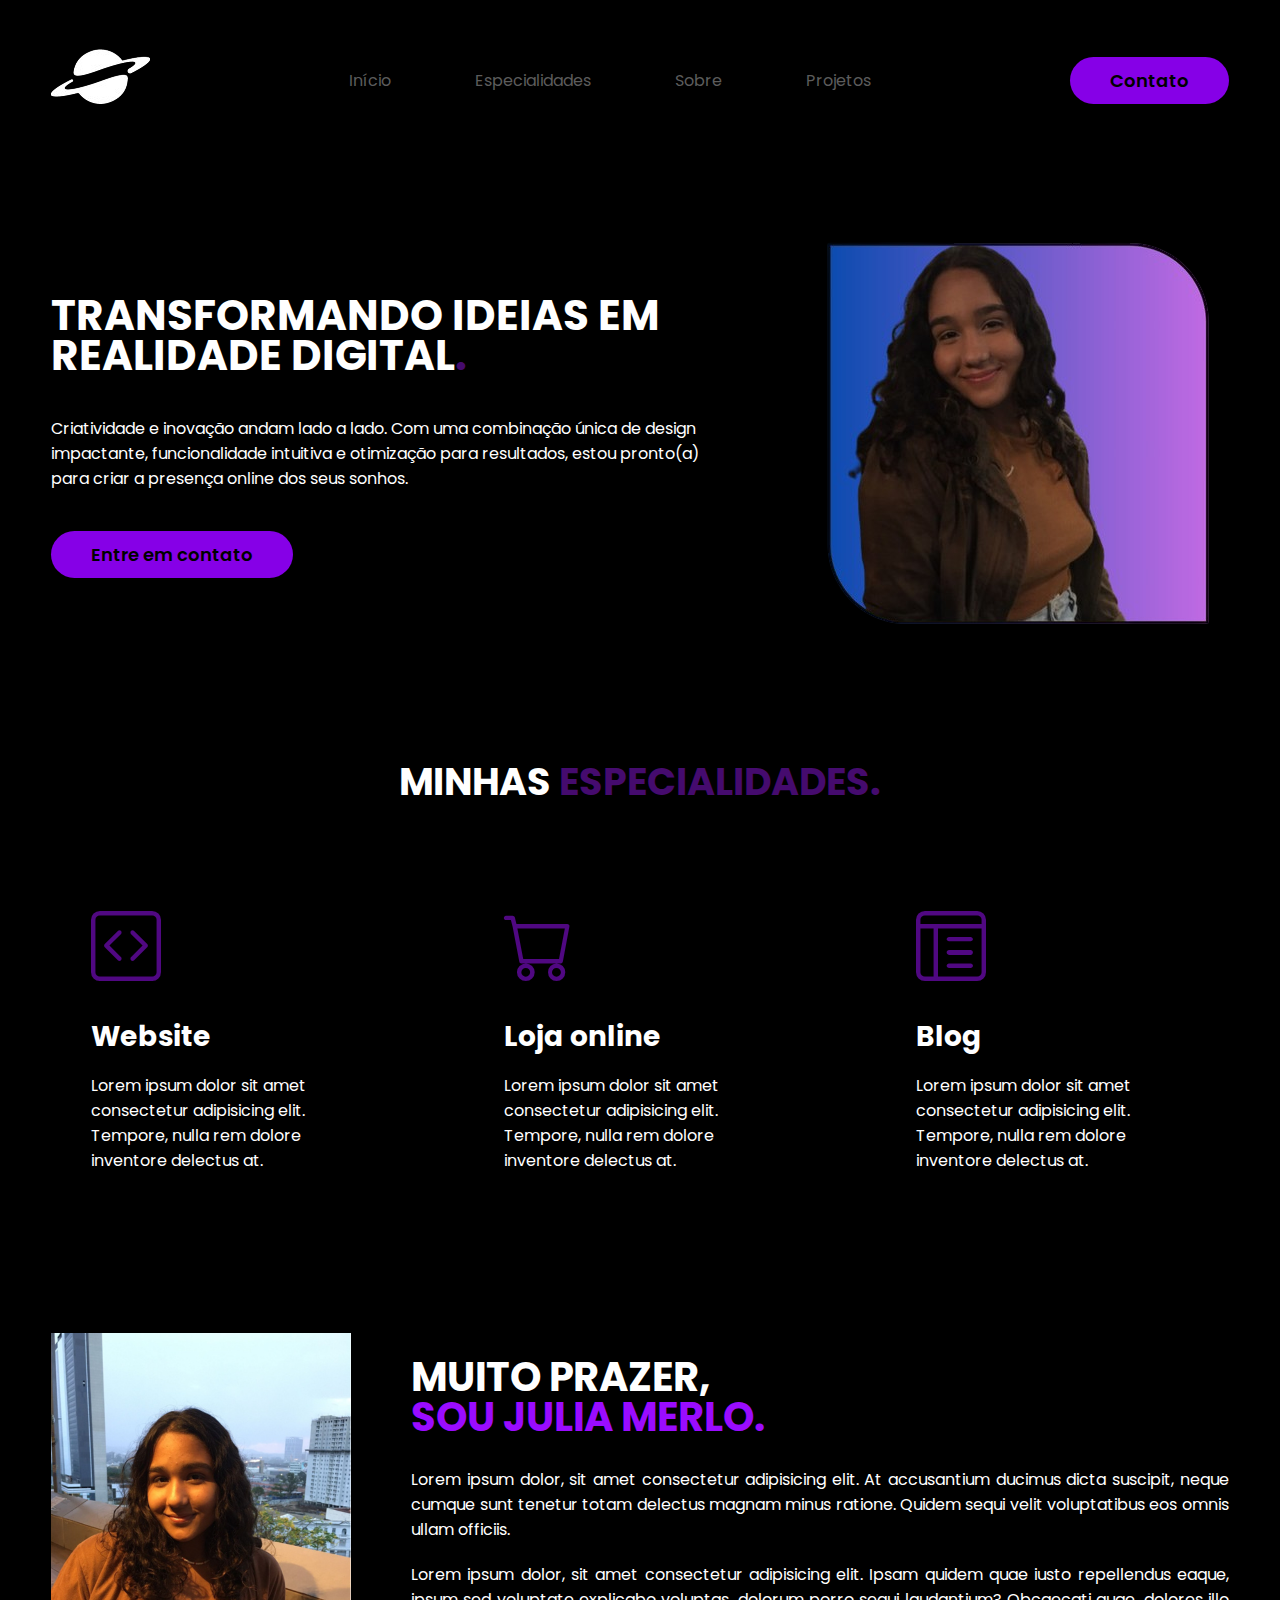
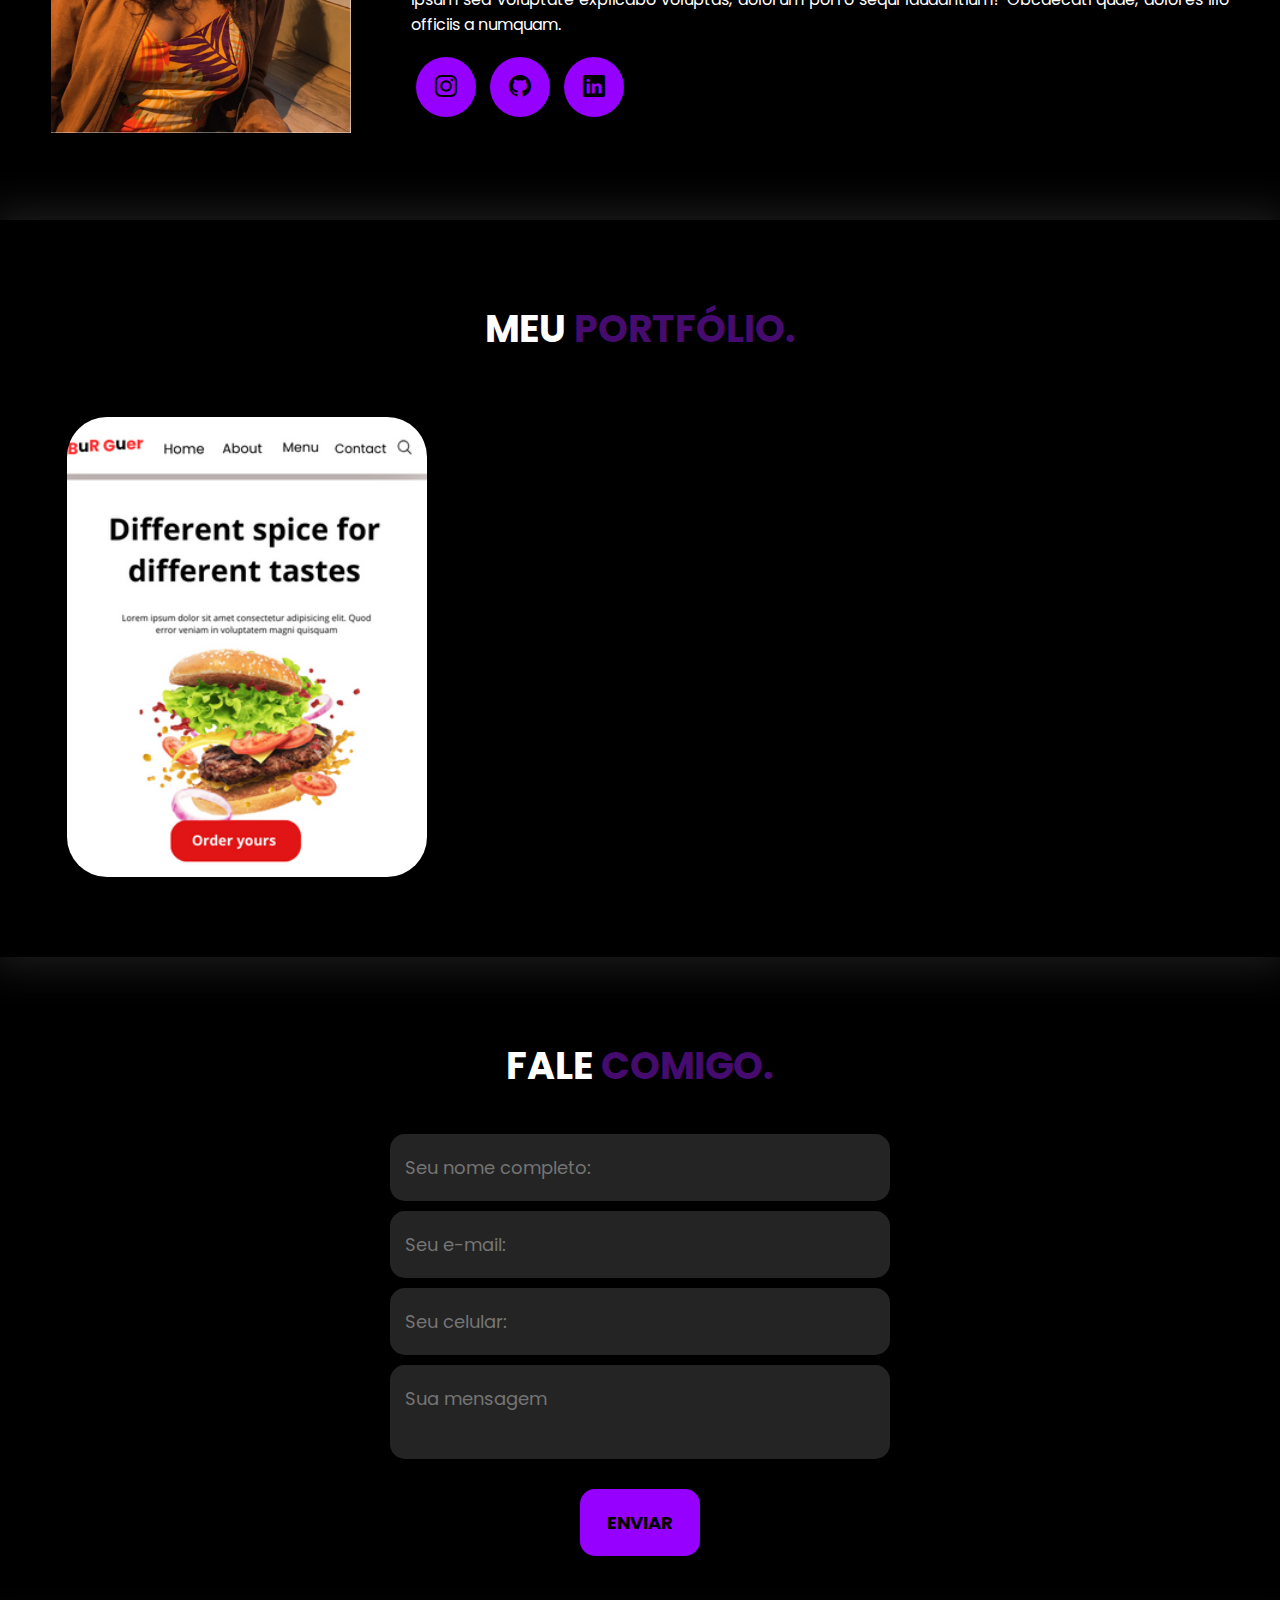
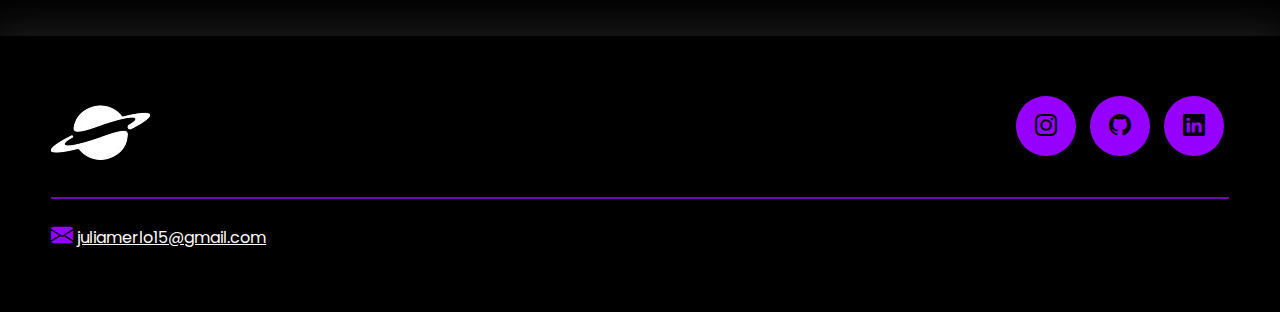
==== index.html @ f8f896e7 "cores redes social mobilie" ====
<!DOCTYPE html>
<html lang="pt-br">
<head>
    <meta charset="UTF-8">
    <meta name="viewport" content="width=device-width, initial-scale=1.0">
    <!-- GOOGLE FONTS -->
    <link rel="preconnect" href="https://fonts.googleapis.com">
    <link rel="preconnect" href="https://fonts.gstatic.com" crossorigin>
    <link href="https://fonts.googleapis.com/css2?family=Poppins:ital,wght@0,100;0,200;0,300;0,400;0,500;0,600;0,700;0,800;0,900;1,100;1,200;1,300;1,400;1,500;1,600;1,700;1,800;1,900&display=swap" rel="stylesheet">
    <!-- FIM GOOGLE FONTES -->
    <!-- BOOTSTRAP ICONS -->
    <link rel="stylesheet" href="https://cdn.jsdelivr.net/npm/bootstrap-icons@1.10.5/font/bootstrap-icons.css">
    <!-- FIM BOOTSTRAP ICONS -->
    <link rel="stylesheet" href="style.css">
    <title>Julia Merlo</title>
</head>
<body>
    
    <header>
        <div class="interface">
            <div class="logo">
                <a href="/index.html">
                    <img src="images/logo.png" alt="Logo da julia">
                </a>
            </div><!--logo-->

            <nav class="menu-desktop">
                <ul>
                    <li><a href="#topo-do-site">Início</a></li>
                    <li><a href="#especialidades">Especialidades</a></li>
                    <li><a href="#sobre">Sobre</a></li>
                    <li><a href="#portifolio">Projetos</a></li>
                </ul>
            </nav>

            <div class="btn-contato">
                <a href="#formulario">
                    <button>Contato</button>
                </a>
            </div><!--btn-contato-->

            <div class="btn-abrir-menu" id="btn-menu">
                <i class="bi bi-list"></i>
            </div>

            <div class="menu-mobile" id="menu-mobile">
                <div class="btn-fechar">
                    <i class="bi bi-x-lg"></i>
                </div>

                <nav>
                    <ul>
                        <li><a href="#topo-do-site">Início</a></li>
                        <li><a href="#especialidades">Especialidades</a></li>
                        <li><a href="#sobre">Sobre</a></li>
                        <li><a href="#portifolio">Projetos</a></li>
                        <li><a href="#contato">Contato</a></li>
                    </ul>
                </nav>

            </div><!--menu-mobile-->
            <div class="overlay-menu" id="overlay-menu"></div>
        </div><!--interface-->
    </header>

    <main>
        <section id="topo-do-site" class="topo-do-site">
            <div class="interface">
                <div class="flex">
                    <div class="txt-topo-site">
                        <h1>TRANSFORMANDO IDEIAS EM REALIDADE DIGITAL<span>.</span></h1>
                        <p>Criatividade e inovação andam lado a lado. Com uma combinação única de design impactante, funcionalidade intuitiva e otimização para resultados, estou pronto(a) para criar a presença online dos seus sonhos.</p>

                        <div class="btn-contato">
                            <a href="#formulario">
                                <button>Entre em contato</button>
                            </a>
                        </div>
                    </div><!--txt-topo-site-->

                    <div class="img-topo-site">
                        <img src="images/pessoa.png" alt="">
                    </div><!--img-topo-site-->
                </div><!--flex-->
            </div><!--interface-->
        </section><!--topo-do-site-->

        <section id="especialidades" class="especiliadades">
            <div class="interface">
                <h2 class="titulo">MINHAS <span>ESPECIALIDADES.</span></h2>
                <div class="flex">
                    <div class="especialidades-box">
                        <i class="bi bi-code-square"></i>
                        <h3>Website</h3>
                        <p>Lorem ipsum dolor sit amet consectetur adipisicing elit. Tempore, nulla rem dolore inventore delectus at.</p>
                    </div><!--especialidades-box-->

                    <div class="especialidades-box">
                        <i class="bi bi-cart"></i>
                        <h3>Loja online</h3>
                        <p>Lorem ipsum dolor sit amet consectetur adipisicing elit. Tempore, nulla rem dolore inventore delectus at.</p>
                    </div><!--especialidades-box-->

                    <div class="especialidades-box">
                        <i class="bi bi-layout-text-window-reverse"></i>
                        <h3>Blog</h3>
                        <p>Lorem ipsum dolor sit amet consectetur adipisicing elit. Tempore, nulla rem dolore inventore delectus at.</p>
                    </div><!--especialidades-box-->
                </div><!--flex-->
            </div><!--interface-->
        </section><!--especiliadades-->

        <section id="sobre" class="sobre">
            <div class="interface">
                <div class="flex">
                    <div class="img-sobre">
                        <img src="images/foto.png" alt="">
                    </div><!--img-sobre-->

                    <div class="txt-sobre">
                        <h2>MUITO PRAZER, <span>SOU JULIA MERLO.</span></h2>
                        <p>Lorem ipsum dolor, sit amet consectetur adipisicing elit. At accusantium ducimus dicta suscipit, neque cumque sunt tenetur totam delectus magnam minus ratione. Quidem sequi velit voluptatibus eos omnis ullam officiis.</p>
                        <p>Lorem ipsum dolor, sit amet consectetur adipisicing elit. Ipsam quidem quae iusto repellendus eaque, ipsum sed voluptate explicabo voluptas, dolorum porro sequi laudantium? Obcaecati quae, dolores illo officiis a numquam.</p>
                        <div class="btn-social">
                            <a href="https://www.instagram.com/juuly_juuh/"><button><i class="bi bi-instagram"></i></button></a>
                            <a href="https://github.com/juulyjuuh"><button><i class="bi bi-github"></i></button></a>
                            <a href="https://www.linkedin.com/in/júlia-merlo-274aa5264/"><button><i class="bi bi-linkedin"></i></button></a>
                        </div><!--btn-social-->
                    </div><!--txt-sobre-->
                </div><!--flex-->
            </div><!--interface-->
        </section><!--sobre-->

        <section id="portifolio" class="portfolio">
            <div class="interface">
                <h2 class="titulo">MEU <span>PORTFÓLIO.</span></h2>
                <div class="flex">
                    <div class="img-port" style="background-image: url(images/imagem.png);">
                        <div class="overlay">Projeto 1</div>
                    </div>
                    <div class="img-port" style="background-image: url(images/imagem.jpg);">
                        <div class="overlay">Projeto 2</div>
                    </div>
                    <div class="img-port" style="background-image: url(images/imagem.jpg);">
                        <div class="overlay">Projeto 3</div>
                    </div>
                </div><!--flex-->
            </div><!--interface-->
        </section><!--portfolio-->

        <section id="formulario" class="formulario">
            <div class="interface">
                <h2 class="titulo">FALE <span>COMIGO.</span></h2>

                <form action="https://api.staticforms.xyz/submit" method="post">
                    <input type="text" name="nome" id="nome" placeholder="Seu nome completo:" required>
                    <input type="email" name="email" id="email" placeholder="Seu e-mail:" required>
                    <input type="tel" name="celular" id="celular" placeholder="Seu celular:">
                    <textarea name="mensagem" id="mensagem" placeholder="Sua mensagem" required></textarea>
                    <div class="btn-enviar"><input type="submit" value="ENVIAR"></div>
                
                    <input type="hidden" name="accessKey" value="f89a942f-8b32-419c-a666-b8e1e1ce334e">
                    <input type="hidden" name="redirectTo" value="http://127.0.0.1:5500/obrigada.html">
                </form>
                
            </div><!--interface-->
        </section><!--formulario-->

    </main>

    <footer>
        <div class="interface">
            <div class="line-footer">
                <div class="flex">
                    <div class="logo-footer">
                        <a href="/index.html"></a>
                        <img src="images/logo.png" alt="Logotipo da julia">
                    </div><!--logo-footer-->
                    <div class="btn-social">
                            <a href="https://www.instagram.com/juuly_juuh/"><button><i class="bi bi-instagram"></i></button></a>
                            <a href="https://github.com/juulyjuuh"><button><i class="bi bi-github"></i></button></a>
                            <a href="https://www.linkedin.com/in/júlia-merlo-274aa5264/"><button><i class="bi bi-linkedin"></i></button></a>
                    </div><!--btn-social-->
                </div>
            </div><!--line-footer-->

            <div class="line-footer borda">
                <p><i class="bi bi-envelope-fill"></i> <a href="mailto:juliamerlo15@gmail.com">juliamerlo15@gmail.com</a></p>
            
            </div><!--line-footer-->
        </div><!--interface-->
    </footer>

</body>
<script src="menu.js" defer></script>
</html>
---- style.css ----
/* ESTILO GERAL */
* {
    margin: 0;
    padding: 0;
    box-sizing: border-box;
    font-family: 'Poppins', sans-serif;
}

body {
    background-color: #000;
    height: 100vh;
}

.interface {
    max-width: 1280px;
    margin: 0 auto;
}

.flex {
    display: flex;
}

.btn-contato button {
    padding: 10px 40px;
    font-size: 18px;
    font-weight: 600;
    background-color: #8600e7;
    border: 0;
    border-radius: 30px;
    cursor: pointer;
    transition: .2s;
}

h2.titulo {
    color: #fff;
    font-size: 38px;
    text-align: center;
}

h2.titulo span {
    color: #450b6e;
}

button:hover,
form .btn-enviar input:hover {
    box-shadow: 0px 0px 8px #450b6e;
    transform: scale(1.05);
}

/* ESTILO DO CABEÇALHO */
header {
    padding: 40px 4%;
}

header>.interface {
    display: flex;
    align-items: center;
    justify-content: space-between;
}

header a {
    color: #5c5c5c;
    text-decoration: none;
    display: inline-block;
    transition: .2s;
}

header nav.menu-desktop a:hover {
    color: #9a0cff;
    transform: scale(1.05);
}

header nav ul {
    list-style-type: none;
}

header nav.menu-desktop ul li {
    display: inline-block;
    padding: 0 40px;
}

/* ESTILO DO MENU MOBILE */

.btn-abrir-menu{
    display: none;
}

.btn-abrir-menu i{
    color: #ffffff;
    font-size: 40px;
}

.menu-mobile{
    background-color: #ff0000;
    height: 100vh;
    position: fixed;
    top: 0;
    right: 0;
    z-index: 99999;
    width: 0%;
    overflow: hidden;
    transition: .5s;
}

.menu-mobile.abrir-menu{
    width: 70%;
}

.menu-mobile.abrir-menu ~ .overlay-menu{
    display: block;
}


.menu-mobile .btn-fechar{
    padding: 20px 5%;
}

.menu-mobile .btn-fechar i{
    color: #ffffff;
    font-size: 30px;
}

.menu-mobile nav ul{
    text-align: right;
}

.menu-mobile nav ul li a{
    color: #fff;
    font-size: 20px;
    font-weight: 300;
    padding: 20px 8%;
    display: block;
}   

.menu-mobile nav ul li a:hover{
    background-color: #450b6e;
    color: #ffffff;
}

.overlay-menu{
    background-color: #000000df;
    width: 100%;
    height: 100%;
    position: fixed;
    top: 0;
    left: 0;
    z-index: 88888;
    display: none;
}

/* ESTILO DO TOPO DO SITE */
section.topo-do-site {
    padding: 40px 4%;
}

section.topo-do-site .flex {
    align-items: center;
    justify-content: center;
    gap: 90px;
}

.topo-do-site h1 {
    color: #fff;
    font-size: 42px;
    line-height: 40px;
}

.topo-do-site .txt-topo-site h1 span {
    color: #450b6e;
}

.topo-do-site .txt-topo-site p {
    color: #fff;
    margin: 40px 0;
}

.topo-do-site .img-topo-site img {
    position: relative;
    animation: flutuar 2s ease-in-out infinite alternate;
}


@keyframes flutuar {
    0% {
        top: 0;
    }

    100% {
        top: 30px;
    }
}

/* ESTILO DAS ESPECIALIDADES */
section.especiliadades {
    padding: 40px 4%;
}

section.especiliadades .flex {
    gap: 60px;
}

.especiliadades .especialidades-box {
    color: #fff;
    padding: 40px;
    border-radius: 20px;
    margin-top: 45px;
    transition: .2s;
}

.especiliadades .especialidades-box:hover {
    transform: scale(1.05);
    box-shadow: 0 0 20px #ffffff78;
}

.especiliadades .especialidades-box i {
    font-size: 70px;
    color: #500882;
}

.especiliadades .especialidades-box h3 {
    font-size: 28px;
    margin: 15px 0;
}

/* ESTILO DO SOBRE */
section.sobre {
    padding: 80px 4%;
}

section.sobre .flex {
    align-items: center;
    gap: 60px;
}

.sobre .txt-sobre {
    color: #fff;
}

.sobre .txt-sobre h2 {
    font-size: 40px;
    line-height: 40px;
    margin-bottom: 30px;
}

.sobre .txt-sobre h2 span {
    color: #9a0cff;
    display: block;
}

.sobre .txt-sobre p {
    margin: 20px 0;
    text-align: justify;
}

.btn-social button {
    width: 60px;
    height: 60px;
    border-radius: 50%;
    border: none;
    background-color: #9500ff;
    font-size: 22px;
    cursor: pointer;
    margin: 0 5px;
    transition: .2s;
}

/* ESTILO DO PORTFÓLIO */
section.portfolio {
    padding: 80px 4%;
    box-shadow: 0 0 40px 10px #ffffff1d;
}

section.portfolio .flex {
    justify-content: space-around;
    margin-top: 60px;
}

.img-port {
    width: 360px;
    height: 460px;
    background-size: cover;
    background-position: 100% 0%;
    transition: 8s;
    cursor: pointer;
    border-radius: 40px;
    position: relative;
}

.img-port:hover {
    background-position: 100% 100%;
}

.overlay {
    position: absolute;
    top: 0;
    left: 0;
    width: 100%;
    height: 100%;
    background-color: #000000b8;
    border-radius: 40px;
    display: flex;
    align-items: center;
    justify-content: center;
    font-size: 24px;
    font-weight: 600;
    color: #fff;
    opacity: 0;
    transition: .5s;
}

.overlay:hover {
    opacity: 1;
}

/* ESTILO DO FORMULÁRIO DE CONTATO */
section.formulario {
    padding: 80px 4%;
}

form {
    max-width: 500px;
    margin: 0 auto;
    display: flex;
    justify-content: center;
    flex-direction: column;
    gap: 10px;
    margin-top: 40px;
}

form input,
form textarea {
    width: 100%;
    background-color: #242424;
    border: 0;
    outline: 0;
    padding: 20px 15px;
    border-radius: 15px;
    color: #fff;
    font-size: 18px;
}

form textarea {
    resize: none;
    max-height: 200px;
}

form .btn-enviar {
    margin-top: 20px;
    text-align: center;
}

form .btn-enviar input {
    width: 120px;
    background-color: #9500ff;
    color: #000;
    font-weight: 700;
    cursor: pointer;
    transition: .2s;
}

/* ESTILO DO RODAPÉ */

footer {
    padding: 40px 4%;
    box-shadow: 0 0 40px 10px #ffffff1d;
}

footer .flex {
    justify-content: space-between;
}

footer .line-footer {
    padding: 20px 0;
}

.borda {
    border-top: 2px solid #6b08b1;
}

footer .line-footer p i {
    color: #9500ff;
    font-size: 22px;
}

footer .line-footer p a {
    color: #fff;
}

@media screen and (max-width: 1020px) {

    /* CLASSES GERAIS */
    .flex {
        flex-direction: column;
    }

    .topo-do-site .flex{
        flex-direction: column-reverse;
    }

    h2.titulo {
        font-size: 34px;
        line-height: 30px;
    }

    /* CABEÇALHO */
    .menu-desktop,
    .btn-contato {
        display: none;
    }

    /* TOPO DO SITE */

    section.topo-do-site .flex {
        gap: 40px;
    }

    section.topo-do-site {
        padding: 20px 8%;
    }

    .topo-do-site h1 {
        font-size: 30px;
    }

    .topo-do-site .img-topo-site img {
        width: 100%;
    }

    /* ESPECIALIDADES */
    section.especiliadades {
        padding: 40px 8%;
    }

    /* SOBRE */
    section.sobre {
        padding: 80px 8%;
    }

    .sobre .txt-sobre h2 {
        font-size: 34px;
        line-height: 35px;
        text-align: center;
    }
    
    .btn-social{
        text-align: center;
    }

    .img-sobre img{
        width: 100%;
    }

    /* PORTFÓLIO */
    section.portfolio {
        padding: 80px 8%;
    }

    .img-port {
        width: 100%;
        max-width: 360px;
        margin: 0 auto;
    }
    
    section.portfolio .flex {
       gap: 60px;
    }

    /* RODAPÉ */
    footer .flex {
        flex-direction: column;
        gap: 30px;
    }

    footer .line-footer {
        text-align: center;
    }
    
    }
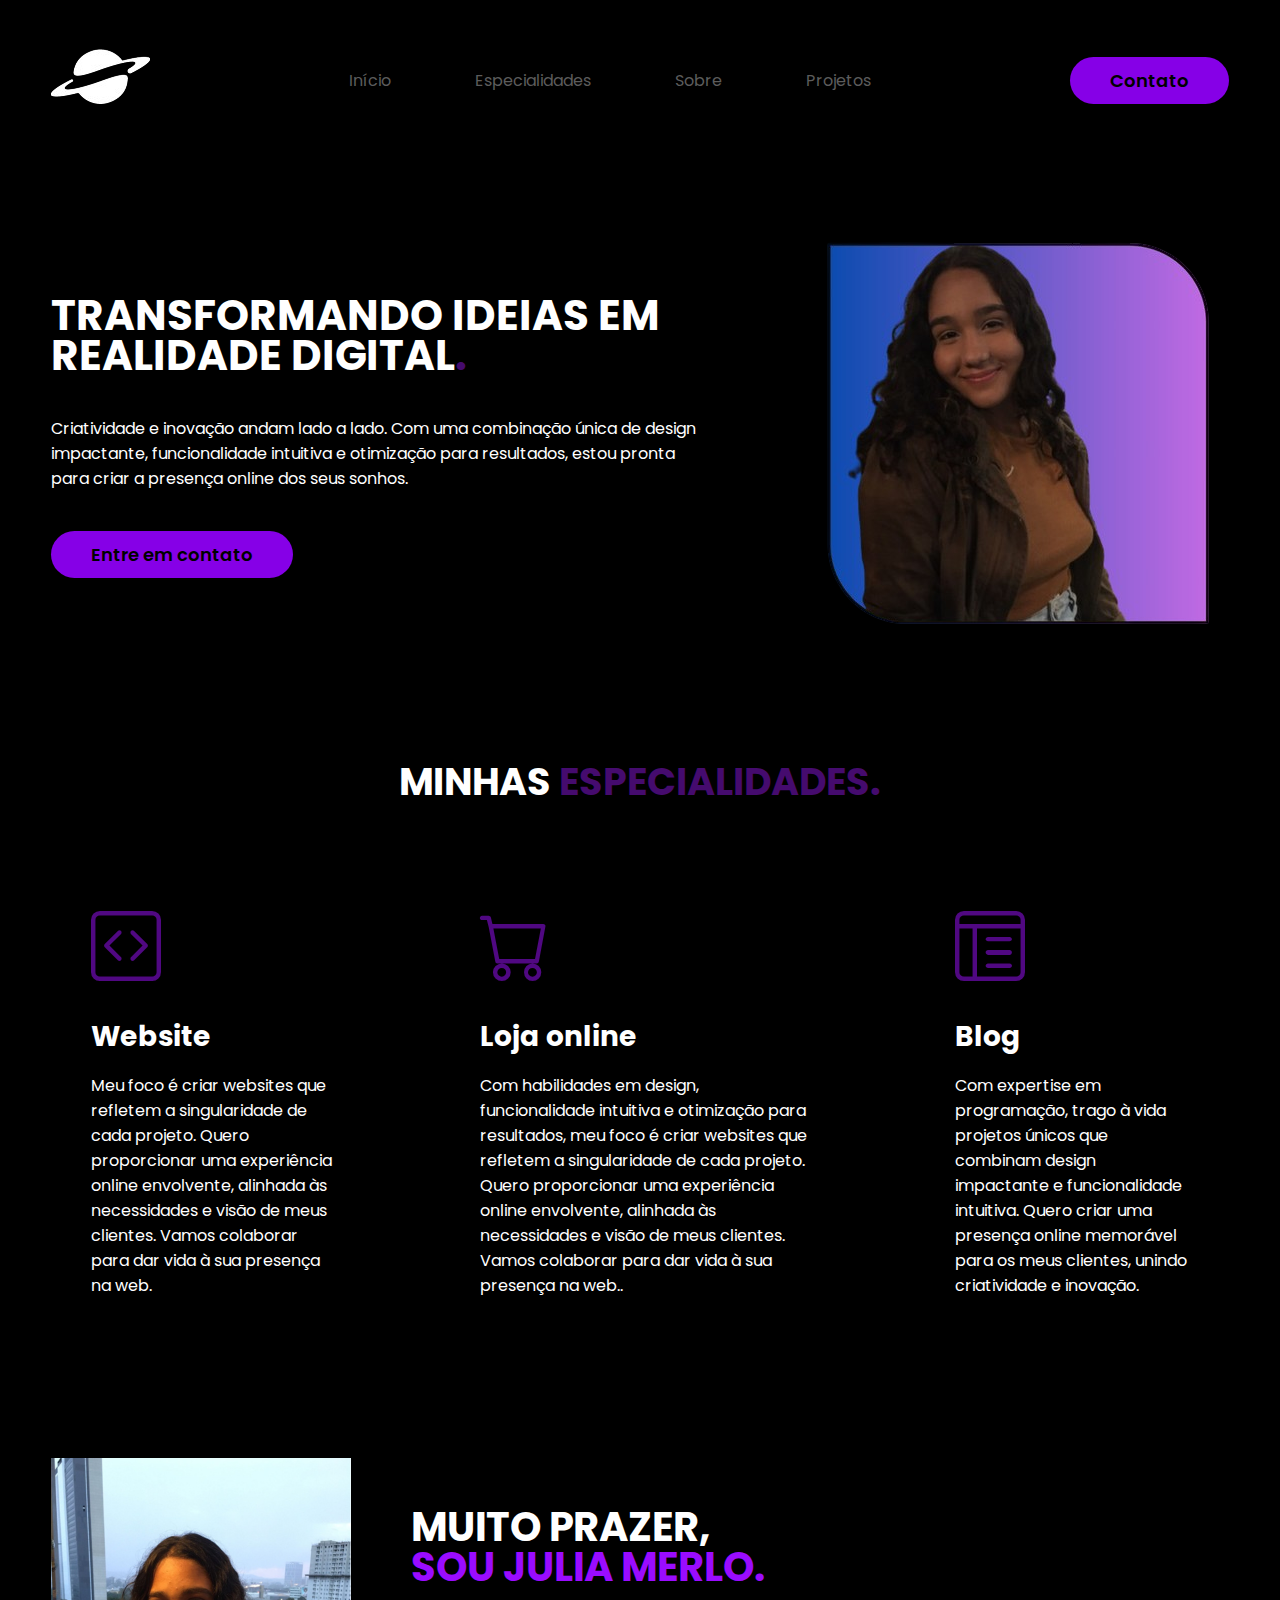
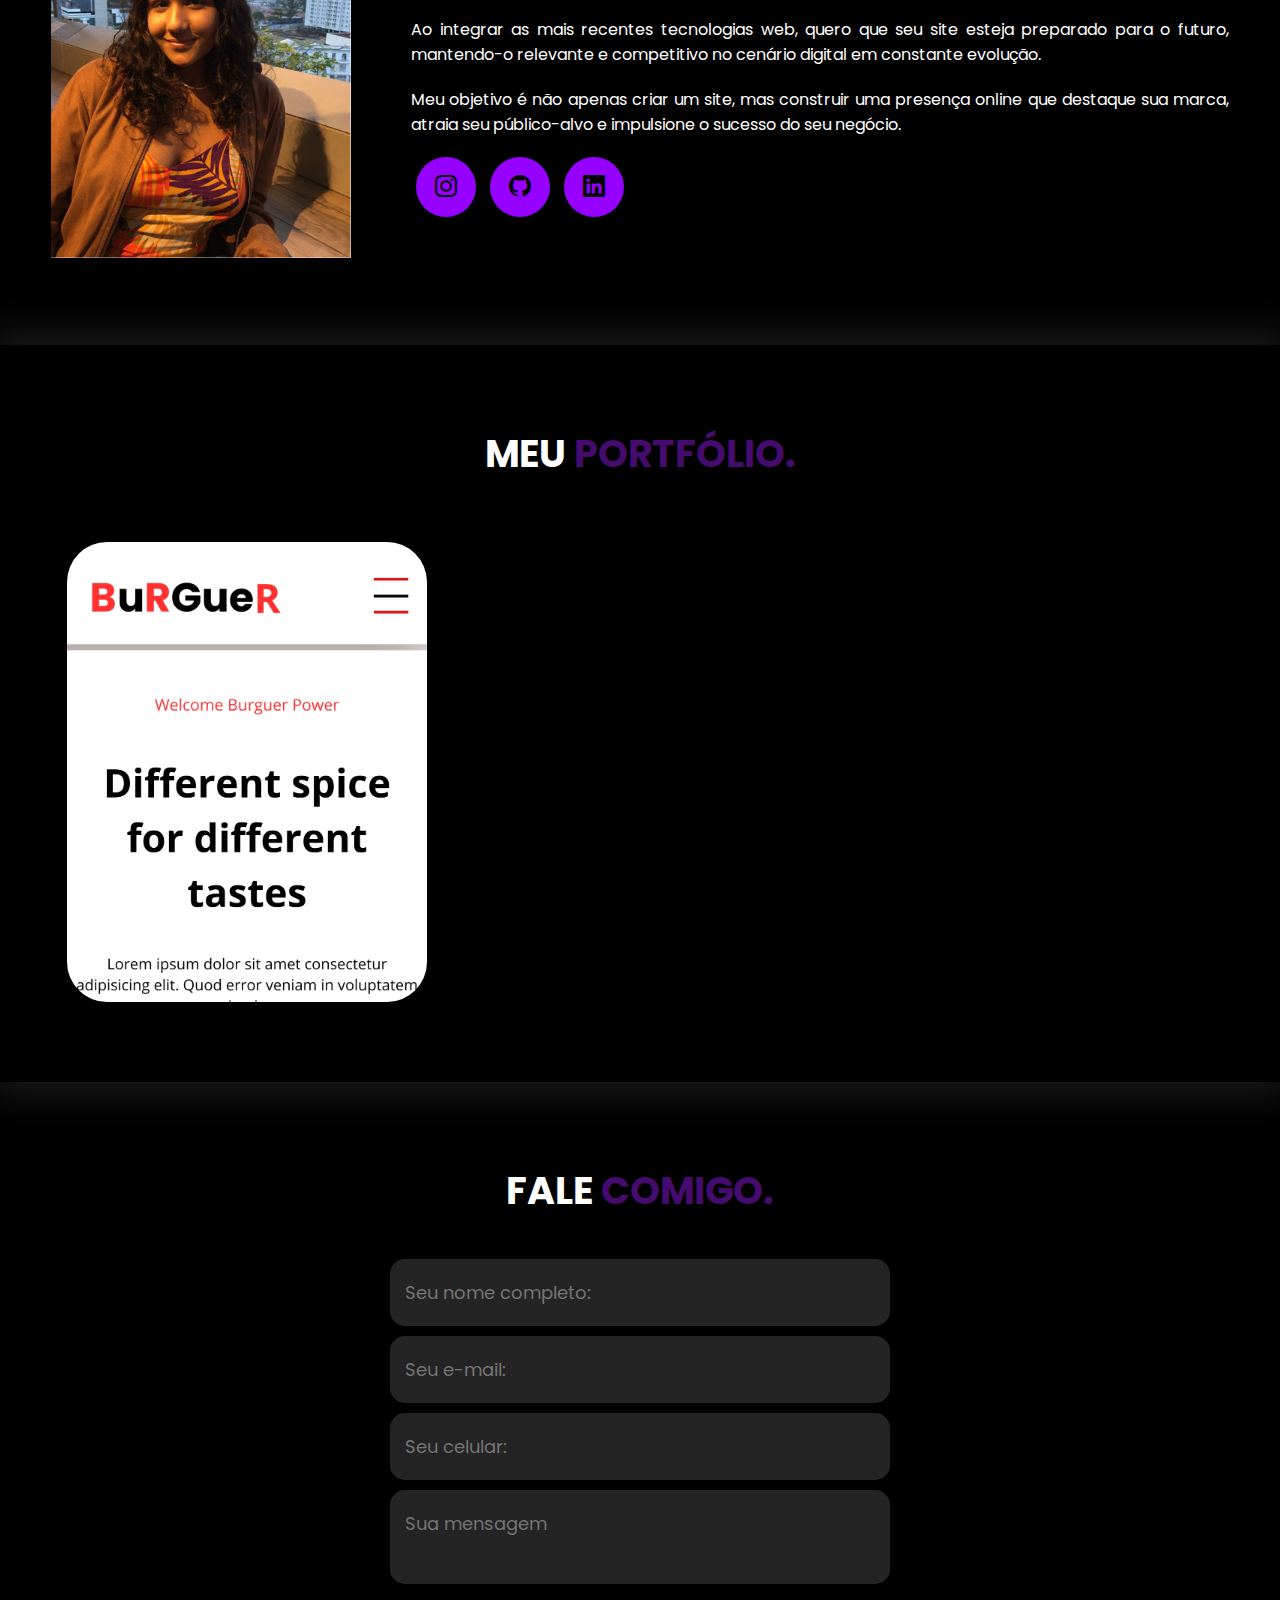
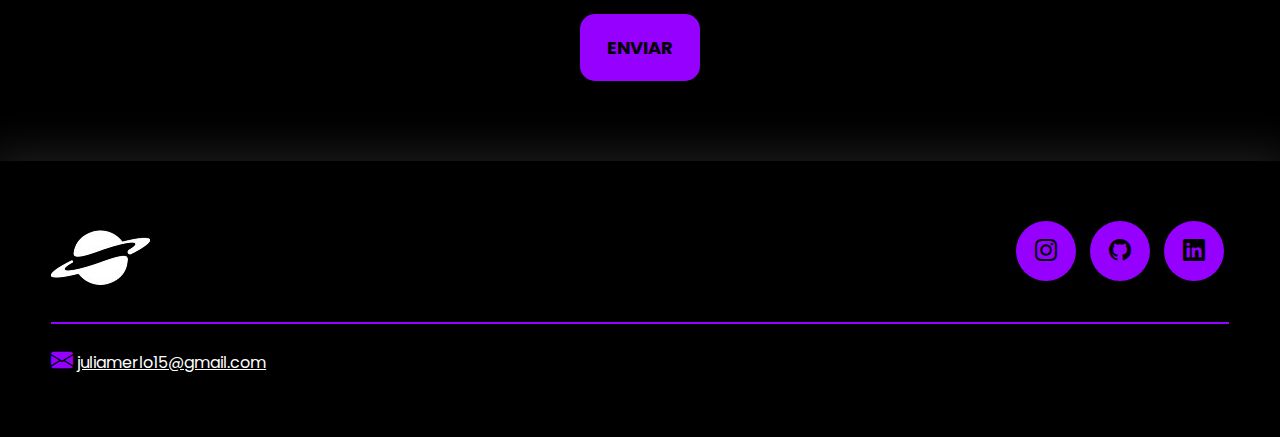
==== commit 6668a4ad: "algumas alterações" ====
--- a/index.html
+++ b/index.html
@@ -13,6 +13,8 @@
     <!-- FIM BOOTSTRAP ICONS -->
     <link rel="stylesheet" href="style.css">
     <title>Julia Merlo</title>
+     <!-- logoico-->
+     <link rel="icon" type="image/x-icon" href="/images/logoico.ico" />
 </head>
 <body>
     
@@ -20,7 +22,7 @@
         <div class="interface">
             <div class="logo">
                 <a href="/index.html">
-                    <img src="images/logo.png" alt="Logo da julia">
+                    <img src="images/logo.png" alt="Logo da Julia">
                 </a>
             </div><!--logo-->
 
@@ -44,7 +46,7 @@
             </div>
 
             <div class="menu-mobile" id="menu-mobile">
-                <div class="btn-fechar">
+                <div class="btn-fechar" id="btn-fechar-menu">
                     <i class="bi bi-x-lg"></i>
                 </div>
 
@@ -54,22 +56,20 @@
                         <li><a href="#especialidades">Especialidades</a></li>
                         <li><a href="#sobre">Sobre</a></li>
                         <li><a href="#portifolio">Projetos</a></li>
-                        <li><a href="#contato">Contato</a></li>
+                        <li><a href="#formulario">Contato</a></li>
                     </ul>
                 </nav>
-
             </div><!--menu-mobile-->
             <div class="overlay-menu" id="overlay-menu"></div>
         </div><!--interface-->
     </header>
-
     <main>
         <section id="topo-do-site" class="topo-do-site">
             <div class="interface">
                 <div class="flex">
                     <div class="txt-topo-site">
                         <h1>TRANSFORMANDO IDEIAS EM REALIDADE DIGITAL<span>.</span></h1>
-                        <p>Criatividade e inovação andam lado a lado. Com uma combinação única de design impactante, funcionalidade intuitiva e otimização para resultados, estou pronto(a) para criar a presença online dos seus sonhos.</p>
+                        <p>Criatividade e inovação andam lado a lado. Com uma combinação única de design impactante, funcionalidade intuitiva e otimização para resultados, estou pronta para criar a presença online dos seus sonhos.</p>
 
                         <div class="btn-contato">
                             <a href="#formulario">
@@ -92,19 +92,19 @@
                     <div class="especialidades-box">
                         <i class="bi bi-code-square"></i>
                         <h3>Website</h3>
-                        <p>Lorem ipsum dolor sit amet consectetur adipisicing elit. Tempore, nulla rem dolore inventore delectus at.</p>
+                        <p>Meu foco é criar websites que refletem a singularidade de cada projeto. Quero proporcionar uma experiência online envolvente, alinhada às necessidades e visão de meus clientes. Vamos colaborar para dar vida à sua presença na web.</p>
                     </div><!--especialidades-box-->
 
                     <div class="especialidades-box">
                         <i class="bi bi-cart"></i>
                         <h3>Loja online</h3>
-                        <p>Lorem ipsum dolor sit amet consectetur adipisicing elit. Tempore, nulla rem dolore inventore delectus at.</p>
+                        <p>Com habilidades em design, funcionalidade intuitiva e otimização para resultados, meu foco é criar websites que refletem a singularidade de cada projeto. Quero proporcionar uma experiência online envolvente, alinhada às necessidades e visão de meus clientes. Vamos colaborar para dar vida à sua presença na web..</p>
                     </div><!--especialidades-box-->
 
                     <div class="especialidades-box">
                         <i class="bi bi-layout-text-window-reverse"></i>
                         <h3>Blog</h3>
-                        <p>Lorem ipsum dolor sit amet consectetur adipisicing elit. Tempore, nulla rem dolore inventore delectus at.</p>
+                        <p>Com expertise em programação, trago à vida projetos únicos que combinam design impactante e funcionalidade intuitiva. Quero criar uma presença online memorável para os meus clientes, unindo criatividade e inovação.</p>
                     </div><!--especialidades-box-->
                 </div><!--flex-->
             </div><!--interface-->
@@ -119,8 +119,8 @@
 
                     <div class="txt-sobre">
                         <h2>MUITO PRAZER, <span>SOU JULIA MERLO.</span></h2>
-                        <p>Lorem ipsum dolor, sit amet consectetur adipisicing elit. At accusantium ducimus dicta suscipit, neque cumque sunt tenetur totam delectus magnam minus ratione. Quidem sequi velit voluptatibus eos omnis ullam officiis.</p>
-                        <p>Lorem ipsum dolor, sit amet consectetur adipisicing elit. Ipsam quidem quae iusto repellendus eaque, ipsum sed voluptate explicabo voluptas, dolorum porro sequi laudantium? Obcaecati quae, dolores illo officiis a numquam.</p>
+                        <p>Ao integrar as mais recentes tecnologias web, quero que seu site esteja preparado para o futuro, mantendo-o relevante e competitivo no cenário digital em constante evolução.</p>
+                        <p>Meu objetivo é não apenas criar um site, mas construir uma presença online que destaque sua marca, atraia seu público-alvo e impulsione o sucesso do seu negócio.</p>
                         <div class="btn-social">
                             <a href="https://www.instagram.com/juuly_juuh/"><button><i class="bi bi-instagram"></i></button></a>
                             <a href="https://github.com/juulyjuuh"><button><i class="bi bi-github"></i></button></a>
@@ -136,13 +136,19 @@
                 <h2 class="titulo">MEU <span>PORTFÓLIO.</span></h2>
                 <div class="flex">
                     <div class="img-port" style="background-image: url(images/imagem.png);">
+                        <a href="/burguer.html">
                         <div class="overlay">Projeto 1</div>
+                        </a>
                     </div>
                     <div class="img-port" style="background-image: url(images/imagem.jpg);">
+                        <a href="#">
                         <div class="overlay">Projeto 2</div>
+                        </a>
                     </div>
                     <div class="img-port" style="background-image: url(images/imagem.jpg);">
-                        <div class="overlay">Projeto 3</div>
+                        <a href="#">
+                            <div class="overlay">Projeto 3</div>
+                        </a>
                     </div>
                 </div><!--flex-->
             </div><!--interface-->
--- a/style.css
+++ b/style.css
@@ -86,12 +86,12 @@
 }
 
 .btn-abrir-menu i{
-    color: #ffffff;
+    color: rgb(255, 255, 255), 255, 255);
     font-size: 40px;
 }
 
 .menu-mobile{
-    background-color: #ff0000;
+    background-color: #000;
     height: 100vh;
     position: fixed;
     top: 0;
@@ -116,7 +116,7 @@
 }
 
 .menu-mobile .btn-fechar i{
-    color: #ffffff;
+    color: #450b6e;
     font-size: 30px;
 }
 
@@ -134,7 +134,7 @@
 
 .menu-mobile nav ul li a:hover{
     background-color: #450b6e;
-    color: #ffffff;
+    color: #000;
 }
 
 .overlay-menu{
@@ -374,7 +374,7 @@
 }
 
 .borda {
-    border-top: 2px solid #6b08b1;
+    border-top: 2px solid #9500ff;
 }
 
 footer .line-footer p i {
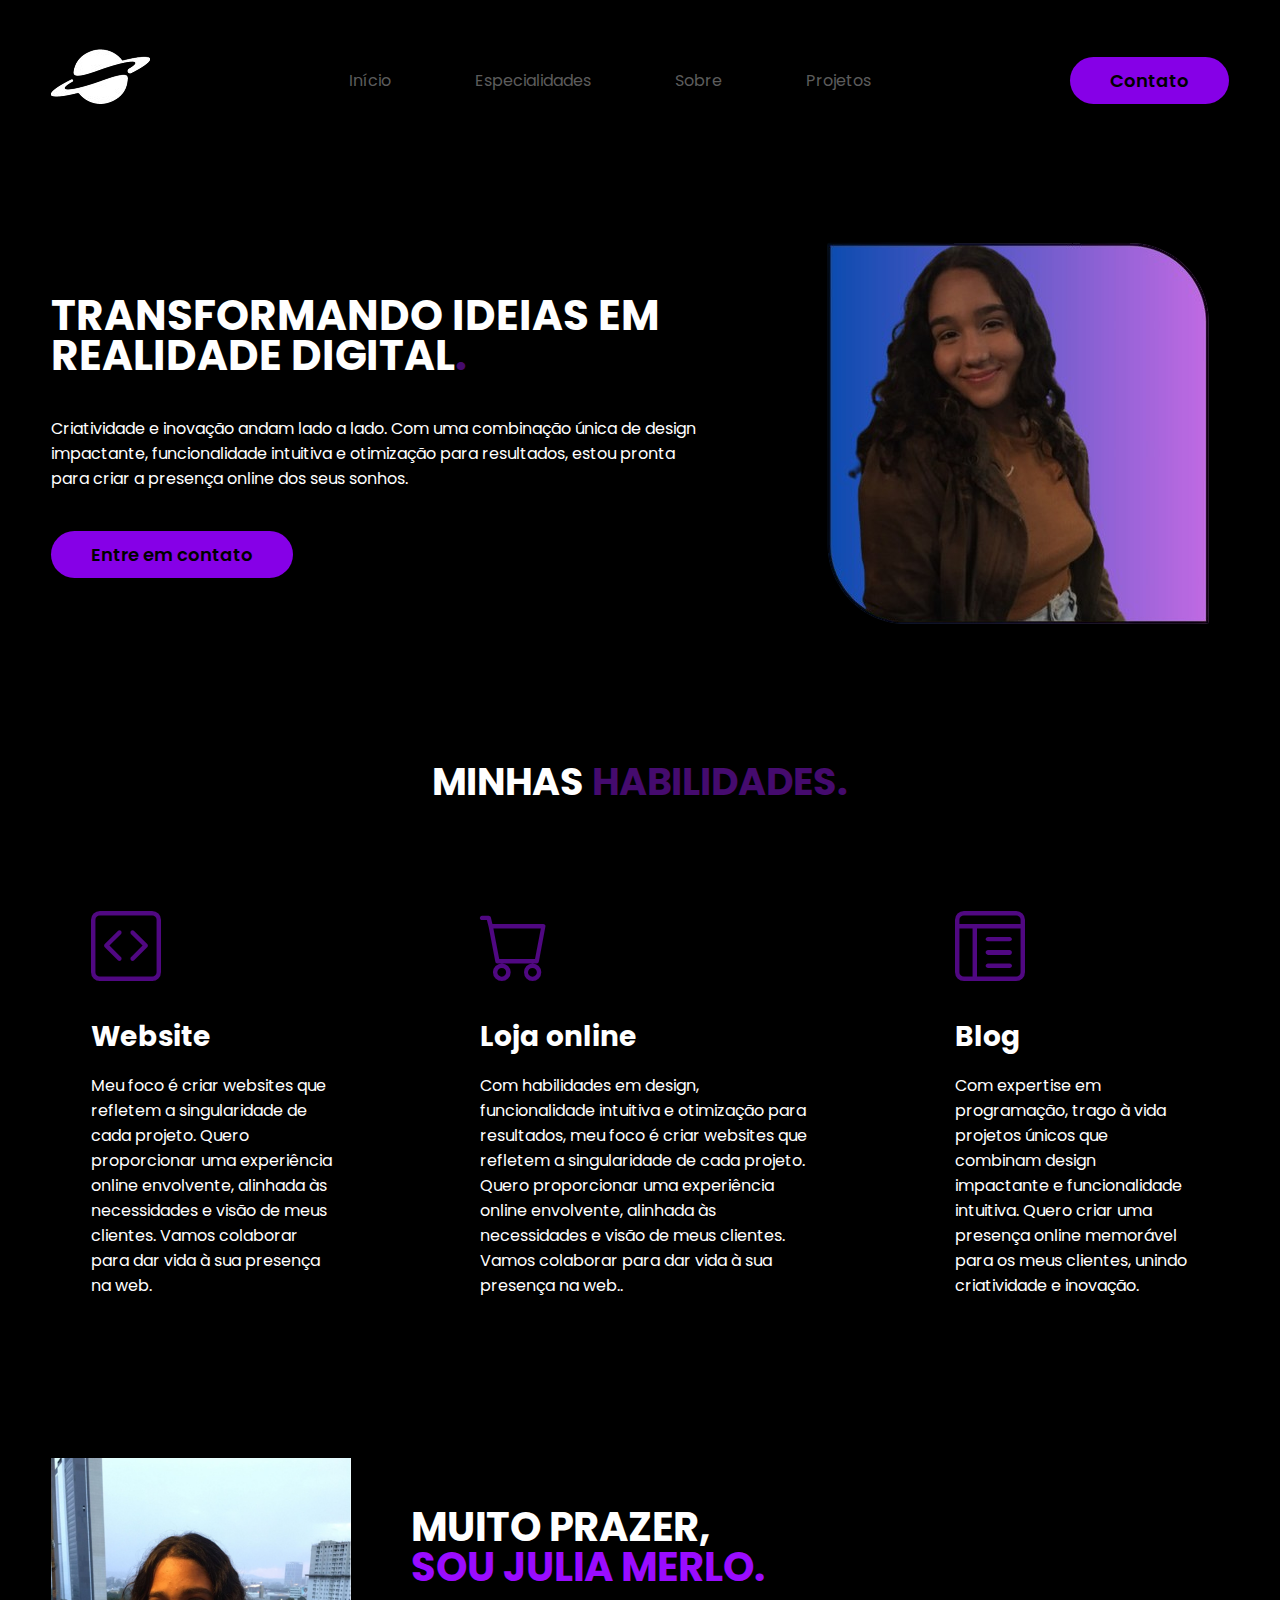
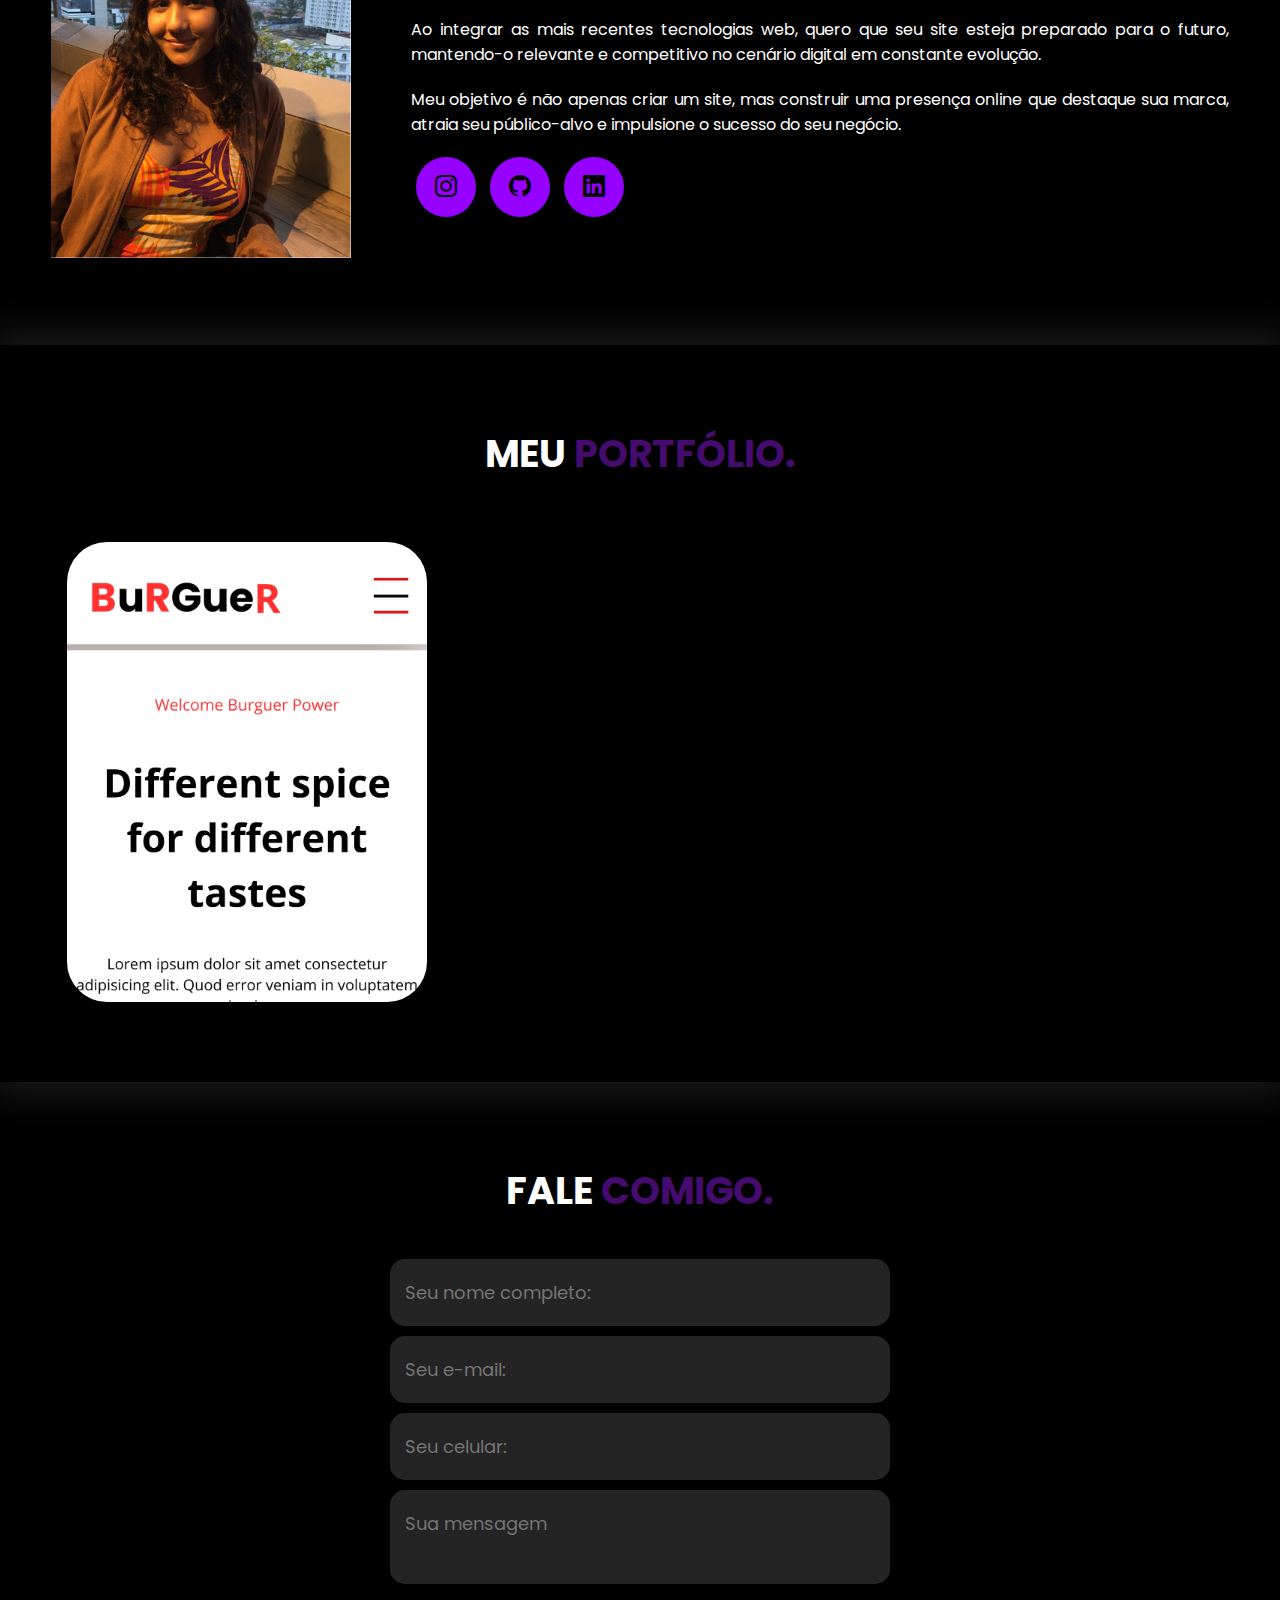
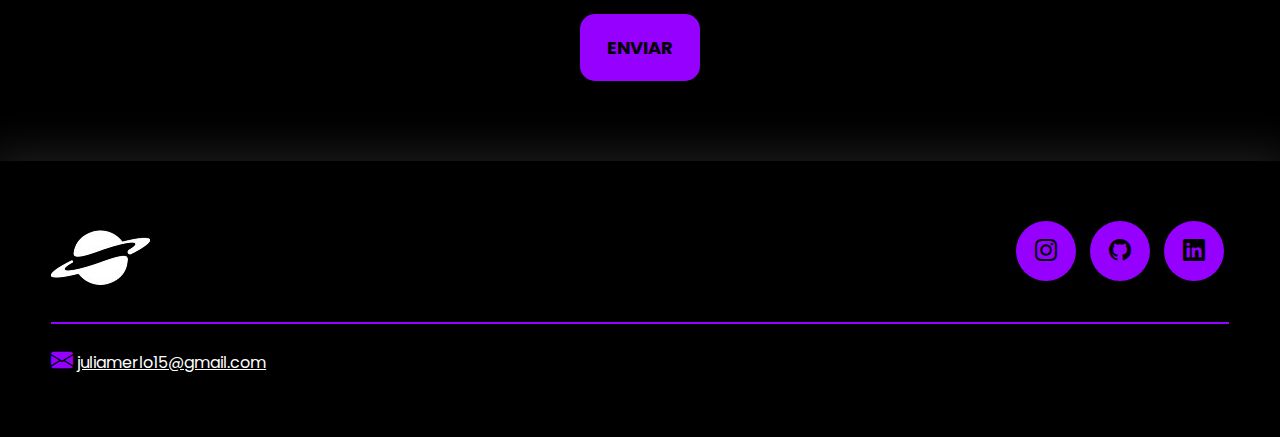
==== commit 2ef41b6b: "modificação no form e especialidades" ====
--- a/index.html
+++ b/index.html
@@ -1,3 +1,10 @@
+ <!--
+                         /\_/\ 
+                        ( o.o )
+                        > ^ <
+                    made by july
+
+-->
 <!DOCTYPE html>
 <html lang="pt-br">
 <head>
@@ -15,7 +22,8 @@
     <title>Julia Merlo</title>
      <!-- logoico-->
      <link rel="icon" type="image/x-icon" href="/images/logoico.ico" />
-</head>
+     <script src="menu.js" defer ></script>
+    </head>
 <body>
     
     <header>
@@ -53,7 +61,7 @@
                 <nav>
                     <ul>
                         <li><a href="#topo-do-site">Início</a></li>
-                        <li><a href="#especialidades">Especialidades</a></li>
+                        <li><a href="#especialidades">Habilidades</a></li>
                         <li><a href="#sobre">Sobre</a></li>
                         <li><a href="#portifolio">Projetos</a></li>
                         <li><a href="#formulario">Contato</a></li>
@@ -87,7 +95,7 @@
 
         <section id="especialidades" class="especiliadades">
             <div class="interface">
-                <h2 class="titulo">MINHAS <span>ESPECIALIDADES.</span></h2>
+                <h2 class="titulo">MINHAS <span>HABILIDADES.</span></h2>
                 <div class="flex">
                     <div class="especialidades-box">
                         <i class="bi bi-code-square"></i>
@@ -166,7 +174,7 @@
                     <div class="btn-enviar"><input type="submit" value="ENVIAR"></div>
                 
                     <input type="hidden" name="accessKey" value="f89a942f-8b32-419c-a666-b8e1e1ce334e">
-                    <input type="hidden" name="redirectTo" value="http://127.0.0.1:5500/obrigada.html">
+                    <input type="hidden" name="redirectTo" value="https://portifolio-juulyjuuh.vercel.app/obrigada.html">
                 </form>
                 
             </div><!--interface-->
@@ -198,5 +206,12 @@
     </footer>
 
 </body>
-<script src="menu.js" defer></script>
+ <!--
+                         /\_/\ 
+                        ( o.o )
+                        > ^ <
+                    made by july
+
+-->
+
 </html>--- a/style.css
+++ b/style.css
@@ -86,7 +86,7 @@
 }
 
 .btn-abrir-menu i{
-    color: rgb(255, 255, 255), 255, 255);
+    color:#fff;
     font-size: 40px;
 }
 
@@ -98,7 +98,7 @@
     right: 0;
     z-index: 99999;
     width: 0%;
-    overflow: hidden;
+    overflow:scroll;
     transition: .5s;
 }
 
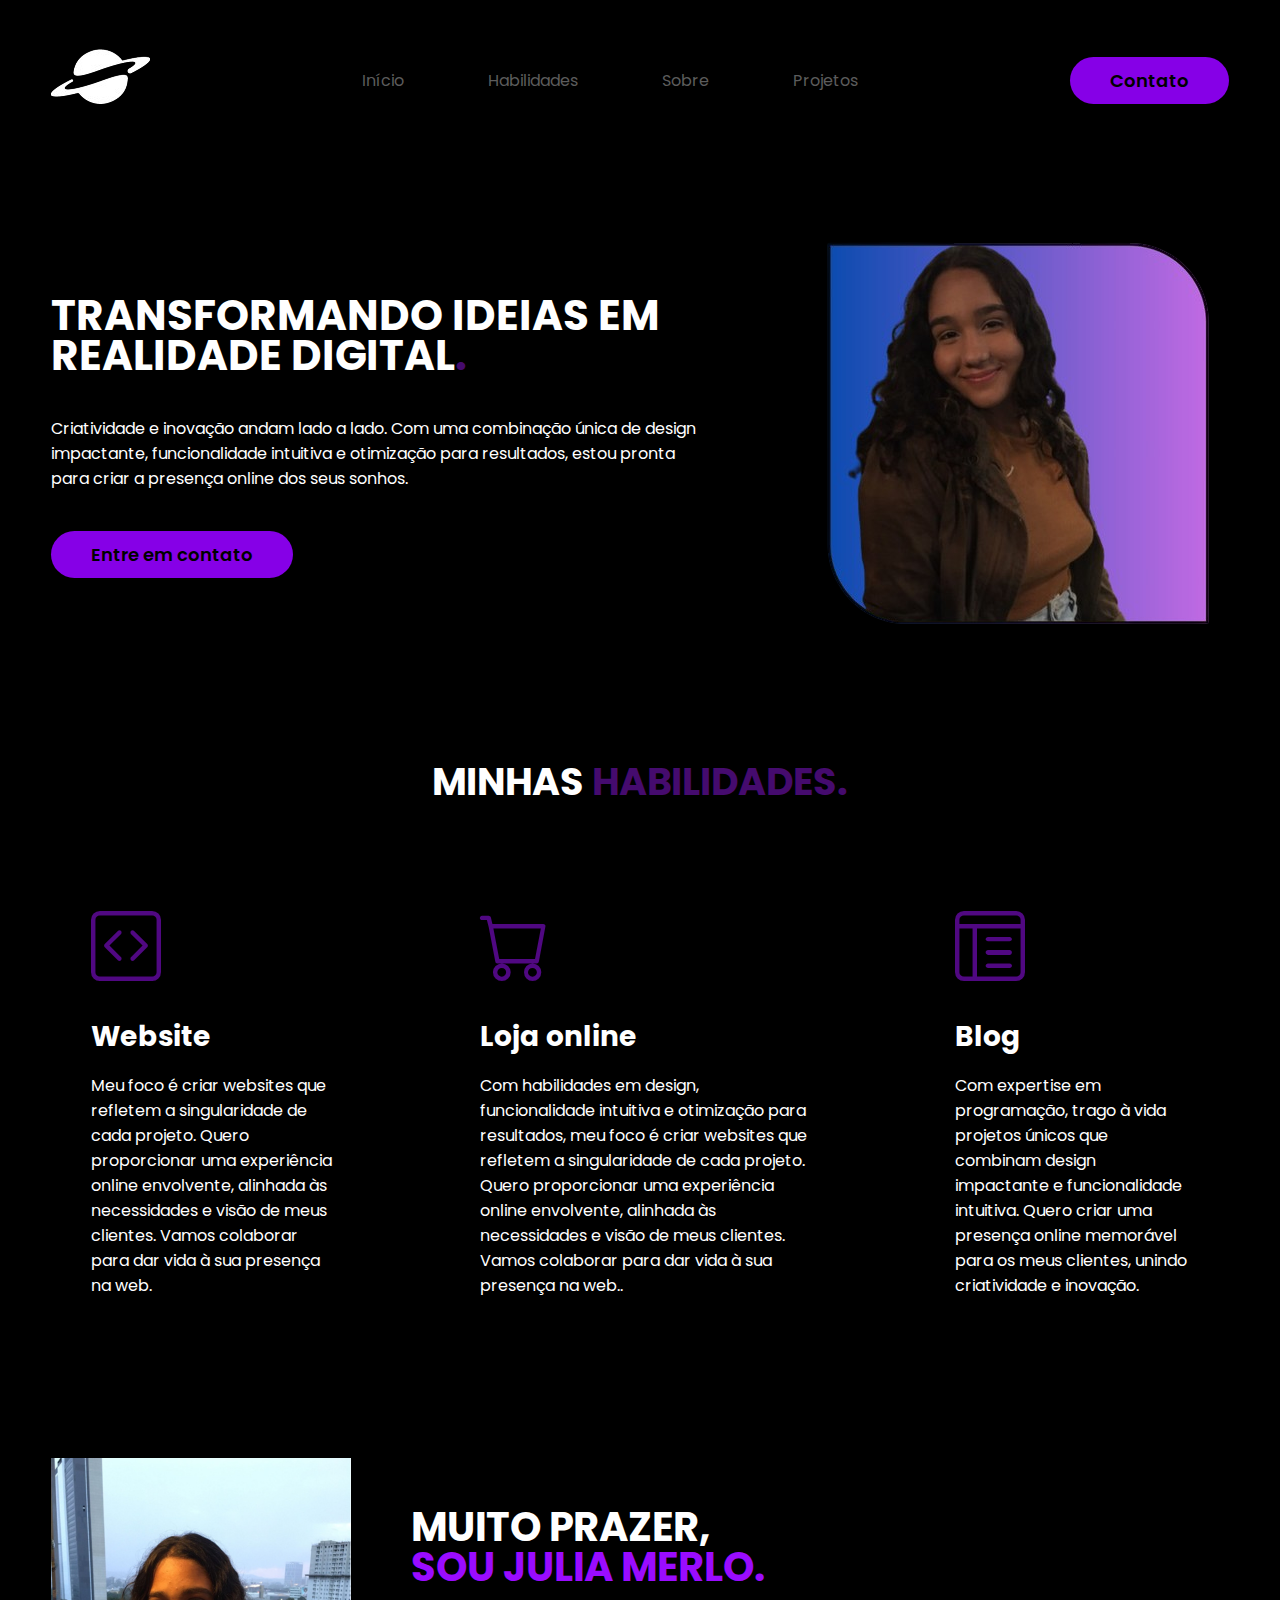
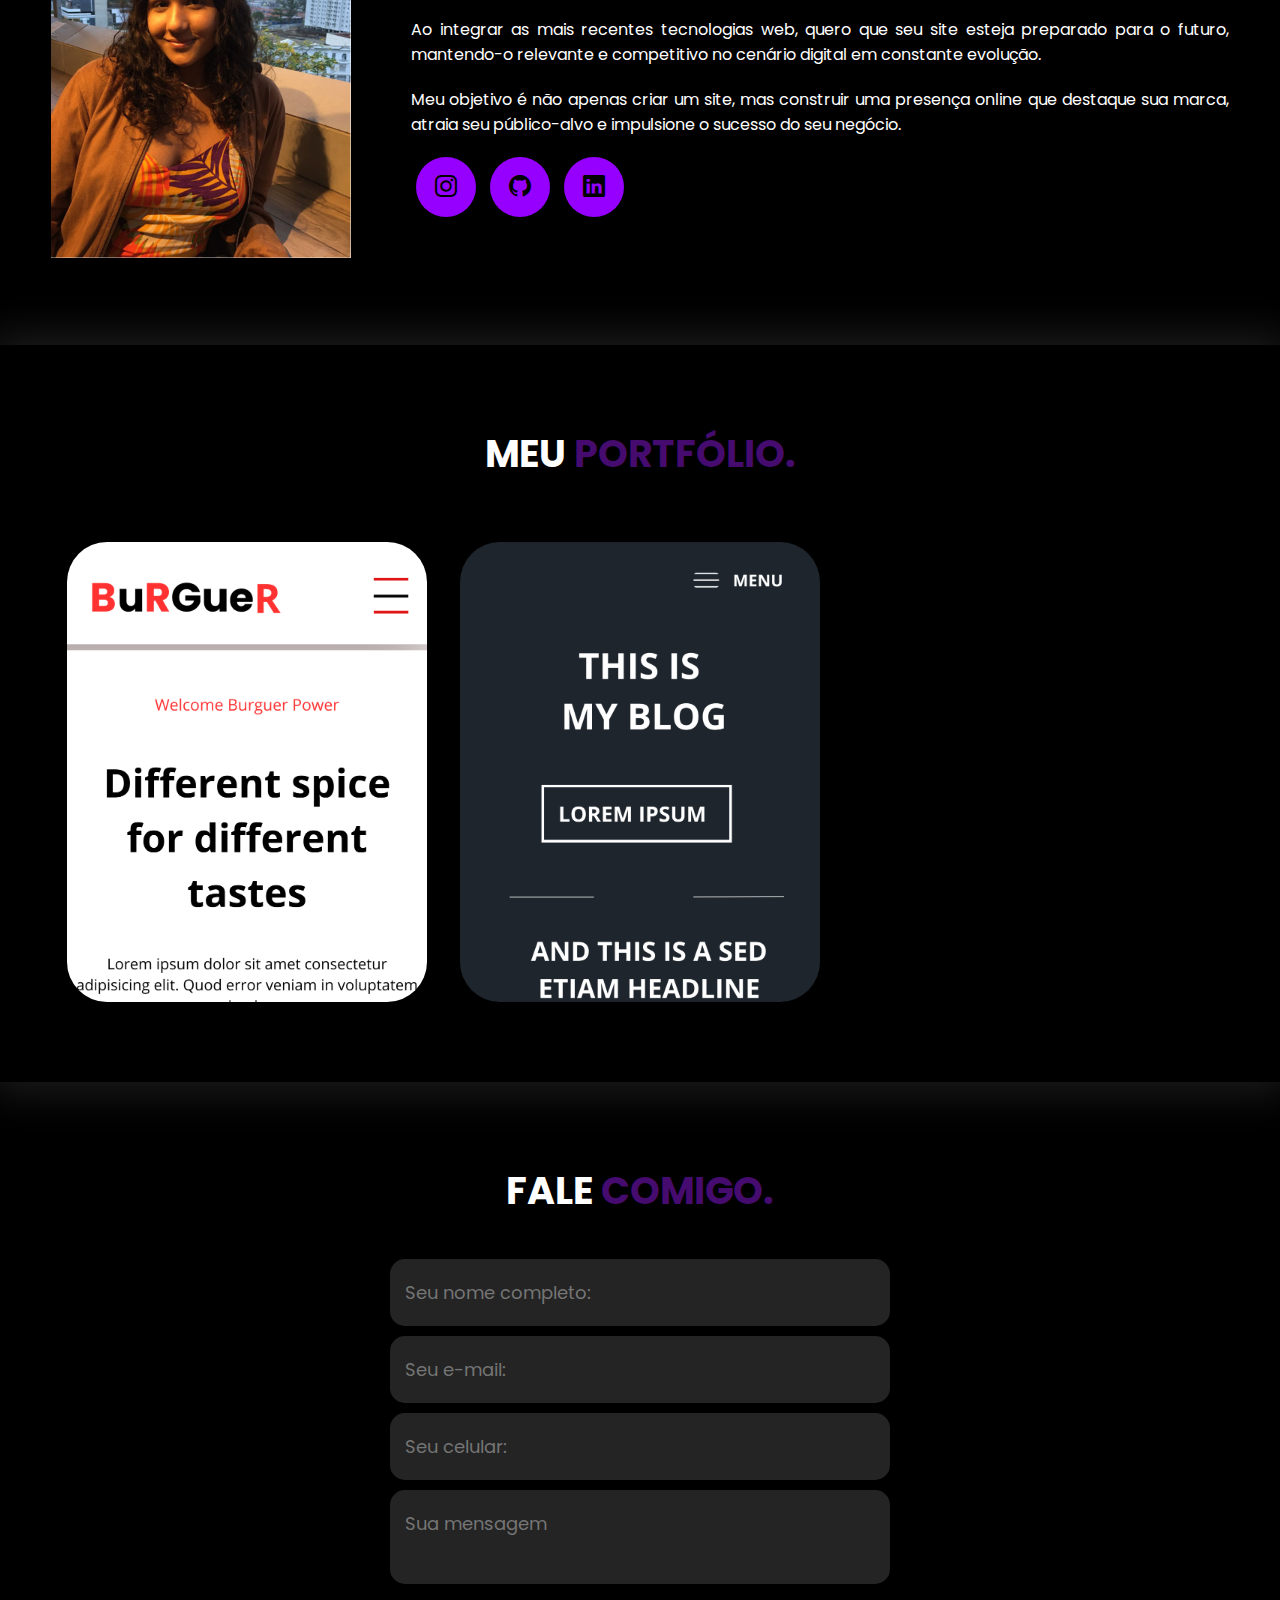
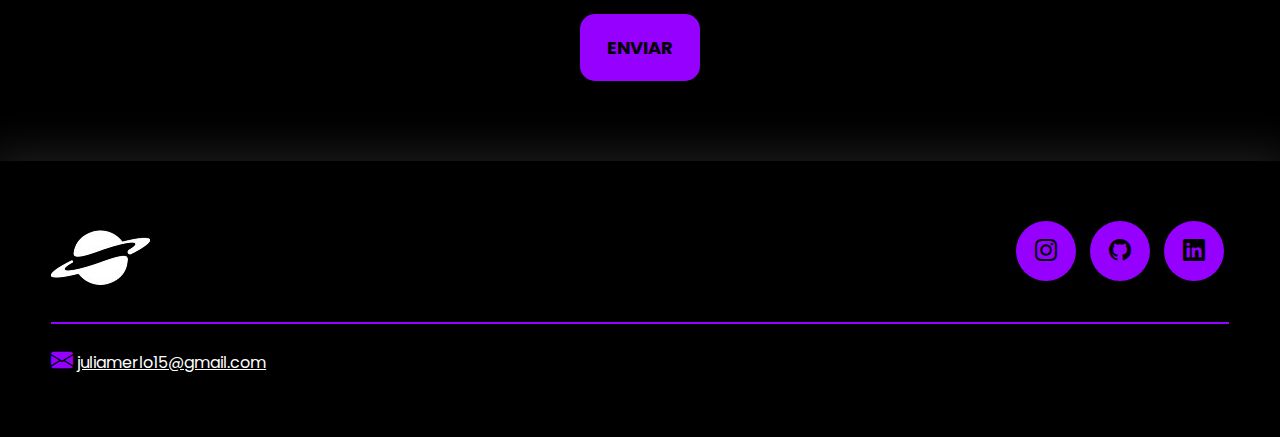
==== commit f2e36679: "novo projeto atualização no obgda" ====
--- a/index.html
+++ b/index.html
@@ -37,7 +37,7 @@
             <nav class="menu-desktop">
                 <ul>
                     <li><a href="#topo-do-site">Início</a></li>
-                    <li><a href="#especialidades">Especialidades</a></li>
+                    <li><a href="#especialidades">Habilidades</a></li>
                     <li><a href="#sobre">Sobre</a></li>
                     <li><a href="#portifolio">Projetos</a></li>
                 </ul>
@@ -143,13 +143,13 @@
             <div class="interface">
                 <h2 class="titulo">MEU <span>PORTFÓLIO.</span></h2>
                 <div class="flex">
-                    <div class="img-port" style="background-image: url(images/imagem.png);">
+                    <div class="img-port" style="background-image: url(images/burguer.png);">
                         <a href="/burguer.html">
                         <div class="overlay">Projeto 1</div>
                         </a>
                     </div>
-                    <div class="img-port" style="background-image: url(images/imagem.jpg);">
-                        <a href="#">
+                    <div class="img-port" style="background-image: url(/images/blog.png);">
+                        <a href="/blog/blog projeto II/index.html">
                         <div class="overlay">Projeto 2</div>
                         </a>
                     </div>
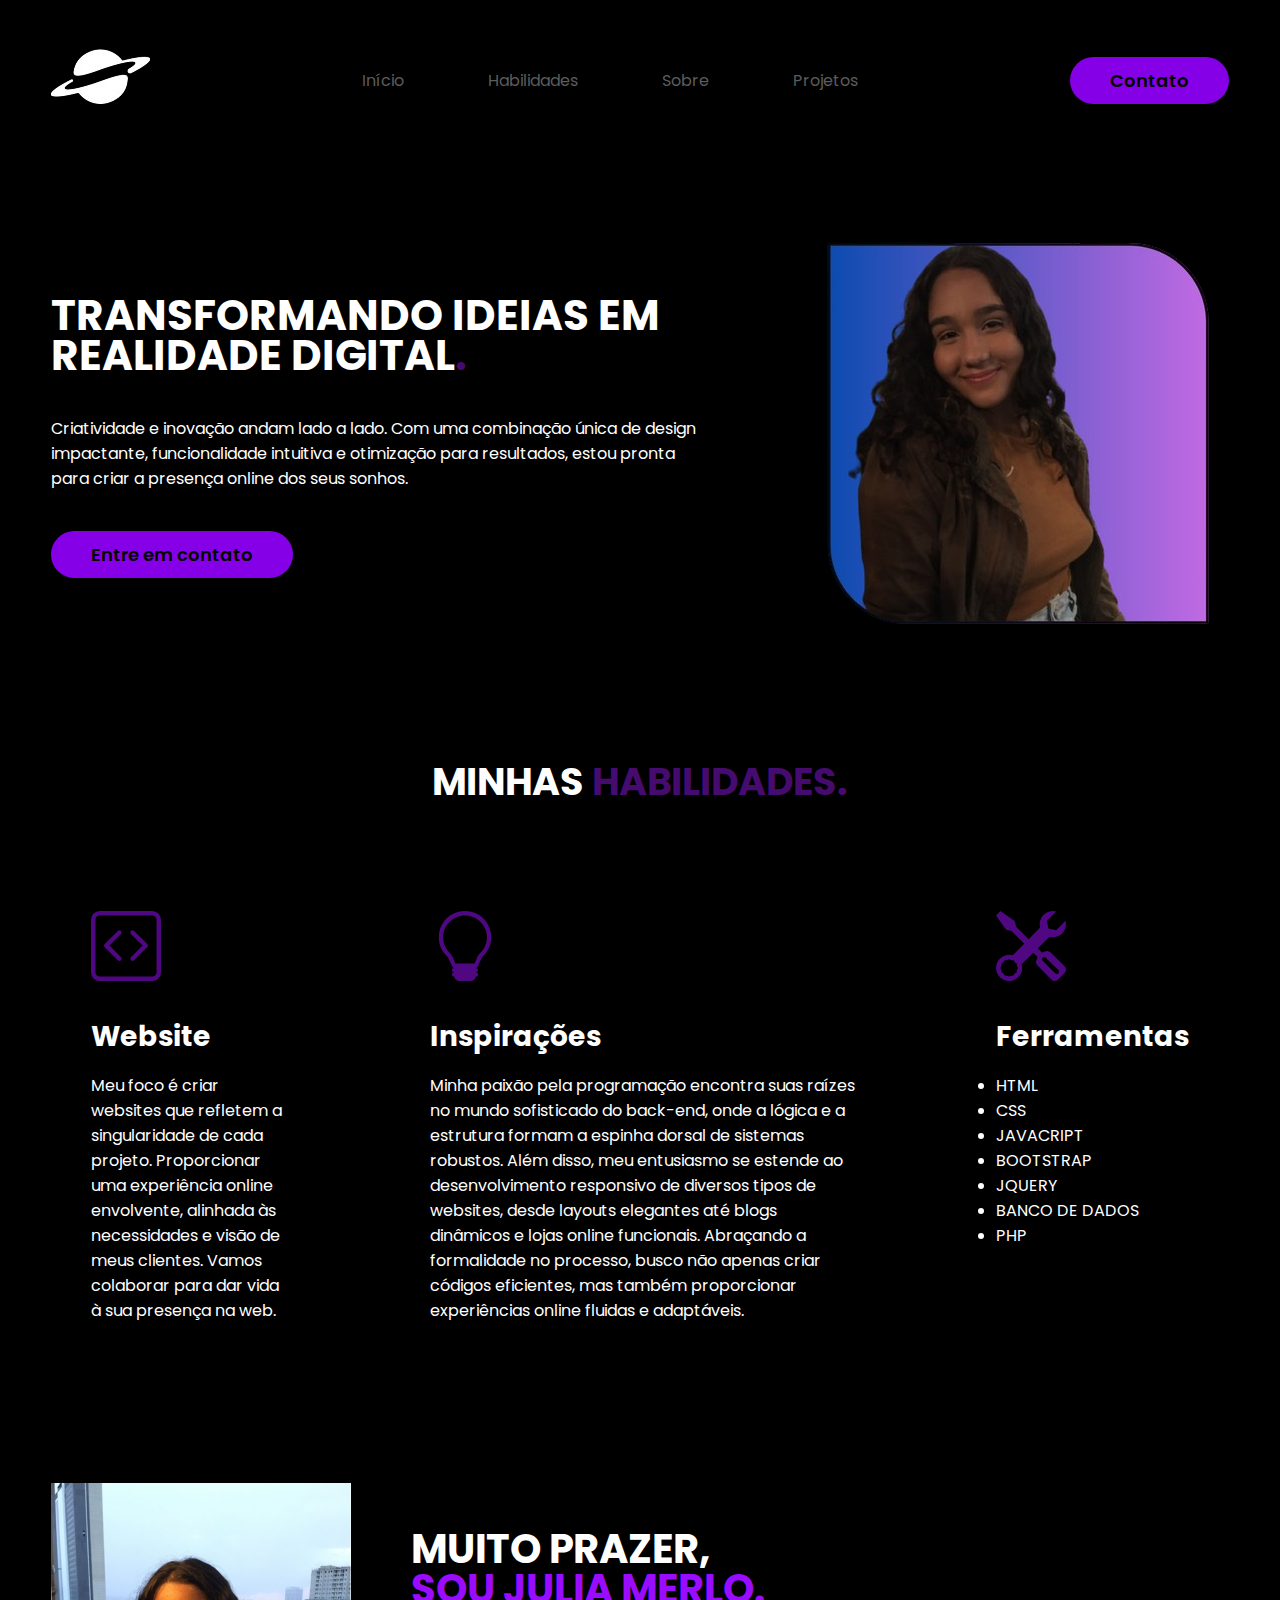
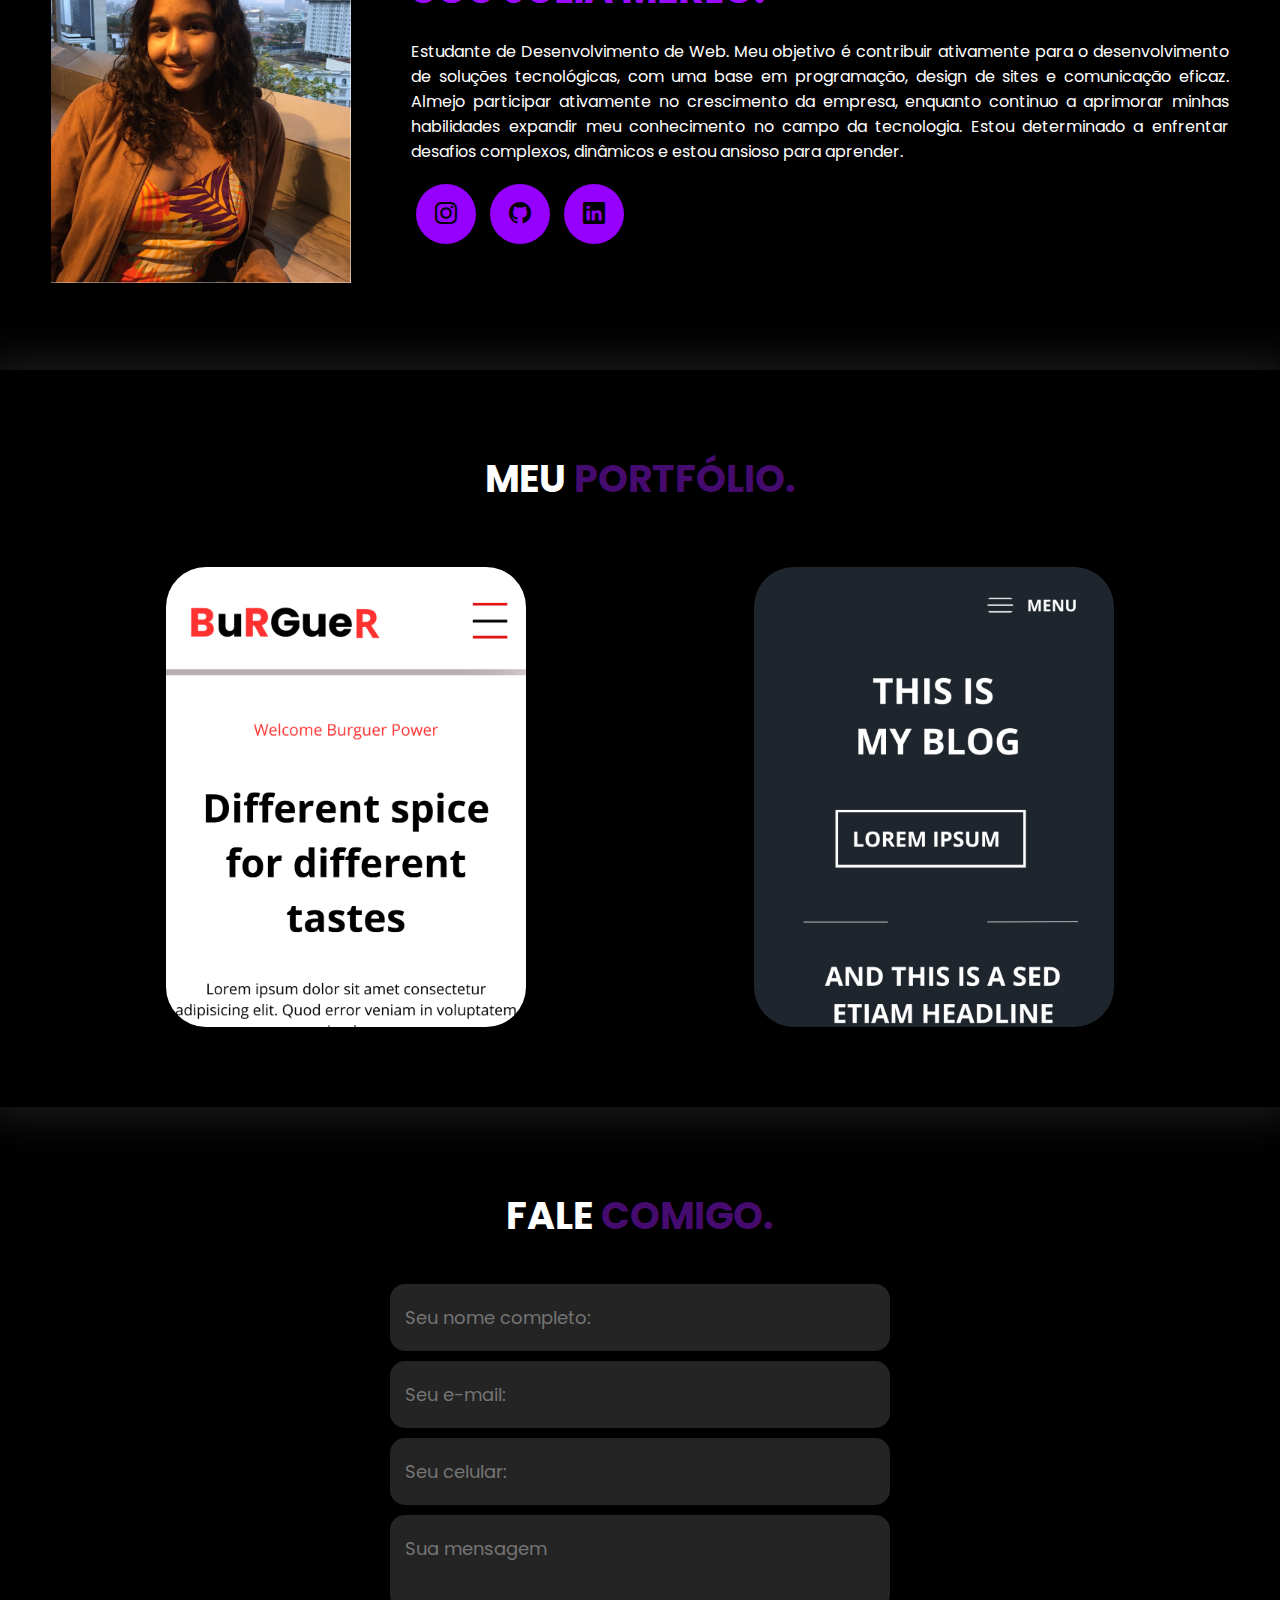
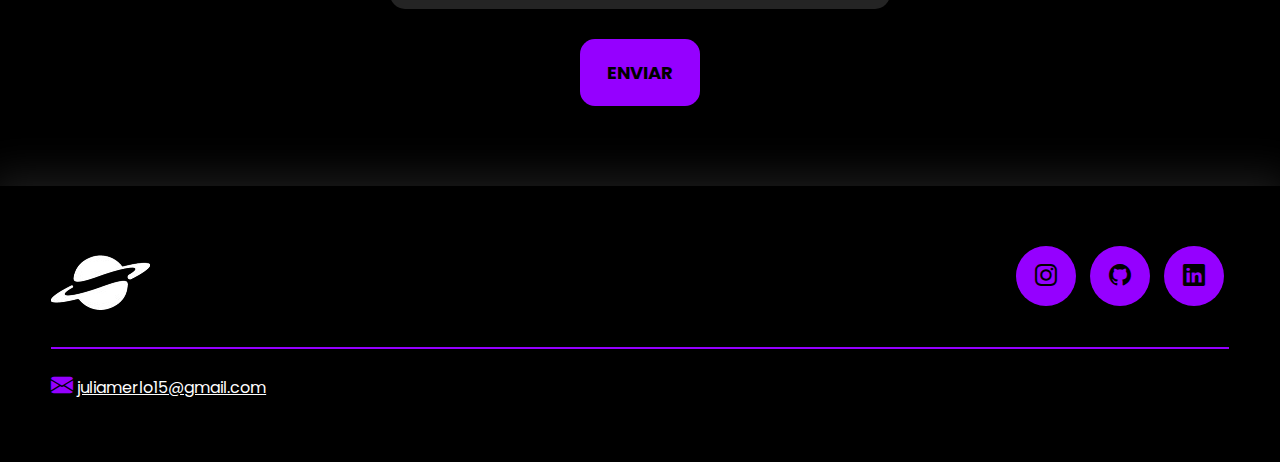
==== commit f204e78a: "cor do obgd, textos, habilidade, retirei o pjt 3" ====
--- a/index.html
+++ b/index.html
@@ -9,7 +9,7 @@
 <html lang="pt-br">
 <head>
     <meta charset="UTF-8">
-    <meta name="viewport" content="width=device-width, initial-scale=1.0">
+    <meta name="viewport" content="width=device-width, initial-scale=1">
     <!-- GOOGLE FONTS -->
     <link rel="preconnect" href="https://fonts.googleapis.com">
     <link rel="preconnect" href="https://fonts.gstatic.com" crossorigin>
@@ -100,19 +100,27 @@
                     <div class="especialidades-box">
                         <i class="bi bi-code-square"></i>
                         <h3>Website</h3>
-                        <p>Meu foco é criar websites que refletem a singularidade de cada projeto. Quero proporcionar uma experiência online envolvente, alinhada às necessidades e visão de meus clientes. Vamos colaborar para dar vida à sua presença na web.</p>
+                        <p>Meu foco é criar websites que refletem a singularidade de cada projeto. Proporcionar uma experiência online envolvente, alinhada às necessidades e visão de meus clientes. Vamos colaborar para dar vida à sua presença na web.</p>
                     </div><!--especialidades-box-->
 
                     <div class="especialidades-box">
-                        <i class="bi bi-cart"></i>
-                        <h3>Loja online</h3>
-                        <p>Com habilidades em design, funcionalidade intuitiva e otimização para resultados, meu foco é criar websites que refletem a singularidade de cada projeto. Quero proporcionar uma experiência online envolvente, alinhada às necessidades e visão de meus clientes. Vamos colaborar para dar vida à sua presença na web..</p>
+                        <i class="bi bi-lightbulb"></i>
+                        <h3>Inspirações</h3>
+                        <p>Minha paixão pela programação encontra suas raízes no mundo sofisticado do back-end, onde a lógica e a estrutura formam a espinha dorsal de sistemas robustos. Além disso, meu entusiasmo se estende ao desenvolvimento responsivo de diversos tipos de websites, desde layouts elegantes até blogs dinâmicos e lojas online funcionais. Abraçando a formalidade no processo, busco não apenas criar códigos eficientes, mas também proporcionar experiências online fluidas e adaptáveis. </p>
                     </div><!--especialidades-box-->
 
                     <div class="especialidades-box">
-                        <i class="bi bi-layout-text-window-reverse"></i>
-                        <h3>Blog</h3>
-                        <p>Com expertise em programação, trago à vida projetos únicos que combinam design impactante e funcionalidade intuitiva. Quero criar uma presença online memorável para os meus clientes, unindo criatividade e inovação.</p>
+                        <i class="bi bi-tools"></i>
+                        <h3>Ferramentas </h3>
+                        <p>
+                            <li>HTML</li>
+                            <li>CSS</li>
+                            <li>JAVACRIPT</li>
+                            <li>BOOTSTRAP</li>
+                            <li>JQUERY</li>
+                            <li>BANCO DE DADOS</li>
+                            <li>PHP</li>
+                        </p>
                     </div><!--especialidades-box-->
                 </div><!--flex-->
             </div><!--interface-->
@@ -127,8 +135,8 @@
 
                     <div class="txt-sobre">
                         <h2>MUITO PRAZER, <span>SOU JULIA MERLO.</span></h2>
-                        <p>Ao integrar as mais recentes tecnologias web, quero que seu site esteja preparado para o futuro, mantendo-o relevante e competitivo no cenário digital em constante evolução.</p>
-                        <p>Meu objetivo é não apenas criar um site, mas construir uma presença online que destaque sua marca, atraia seu público-alvo e impulsione o sucesso do seu negócio.</p>
+                        <p>Estudante de Desenvolvimento de Web. Meu objetivo é contribuir ativamente para o desenvolvimento de 
+                            soluções tecnológicas, com uma base em programação, design de sites e comunicação eficaz. Almejo participar ativamente no crescimento da empresa, enquanto continuo a aprimorar minhas habilidades expandir meu conhecimento no campo da tecnologia. Estou determinado a enfrentar desafios complexos, dinâmicos e estou ansioso para aprender.</p>
                         <div class="btn-social">
                             <a href="https://www.instagram.com/juuly_juuh/"><button><i class="bi bi-instagram"></i></button></a>
                             <a href="https://github.com/juulyjuuh"><button><i class="bi bi-github"></i></button></a>
@@ -151,11 +159,6 @@
                     <div class="img-port" style="background-image: url(/images/blog.png);">
                         <a href="/blog/blog projeto II/index.html">
                         <div class="overlay">Projeto 2</div>
-                        </a>
-                    </div>
-                    <div class="img-port" style="background-image: url(images/imagem.jpg);">
-                        <a href="#">
-                            <div class="overlay">Projeto 3</div>
                         </a>
                     </div>
                 </div><!--flex-->
@@ -214,4 +217,4 @@
 
 -->
 
-</html>+</html>
--- a/style.css
+++ b/style.css
@@ -408,6 +408,11 @@
         display: none;
     }
 
+    
+    .btn-abrir-menu {
+        display: block;
+    }
+
     /* TOPO DO SITE */
 
     section.topo-do-site .flex {
